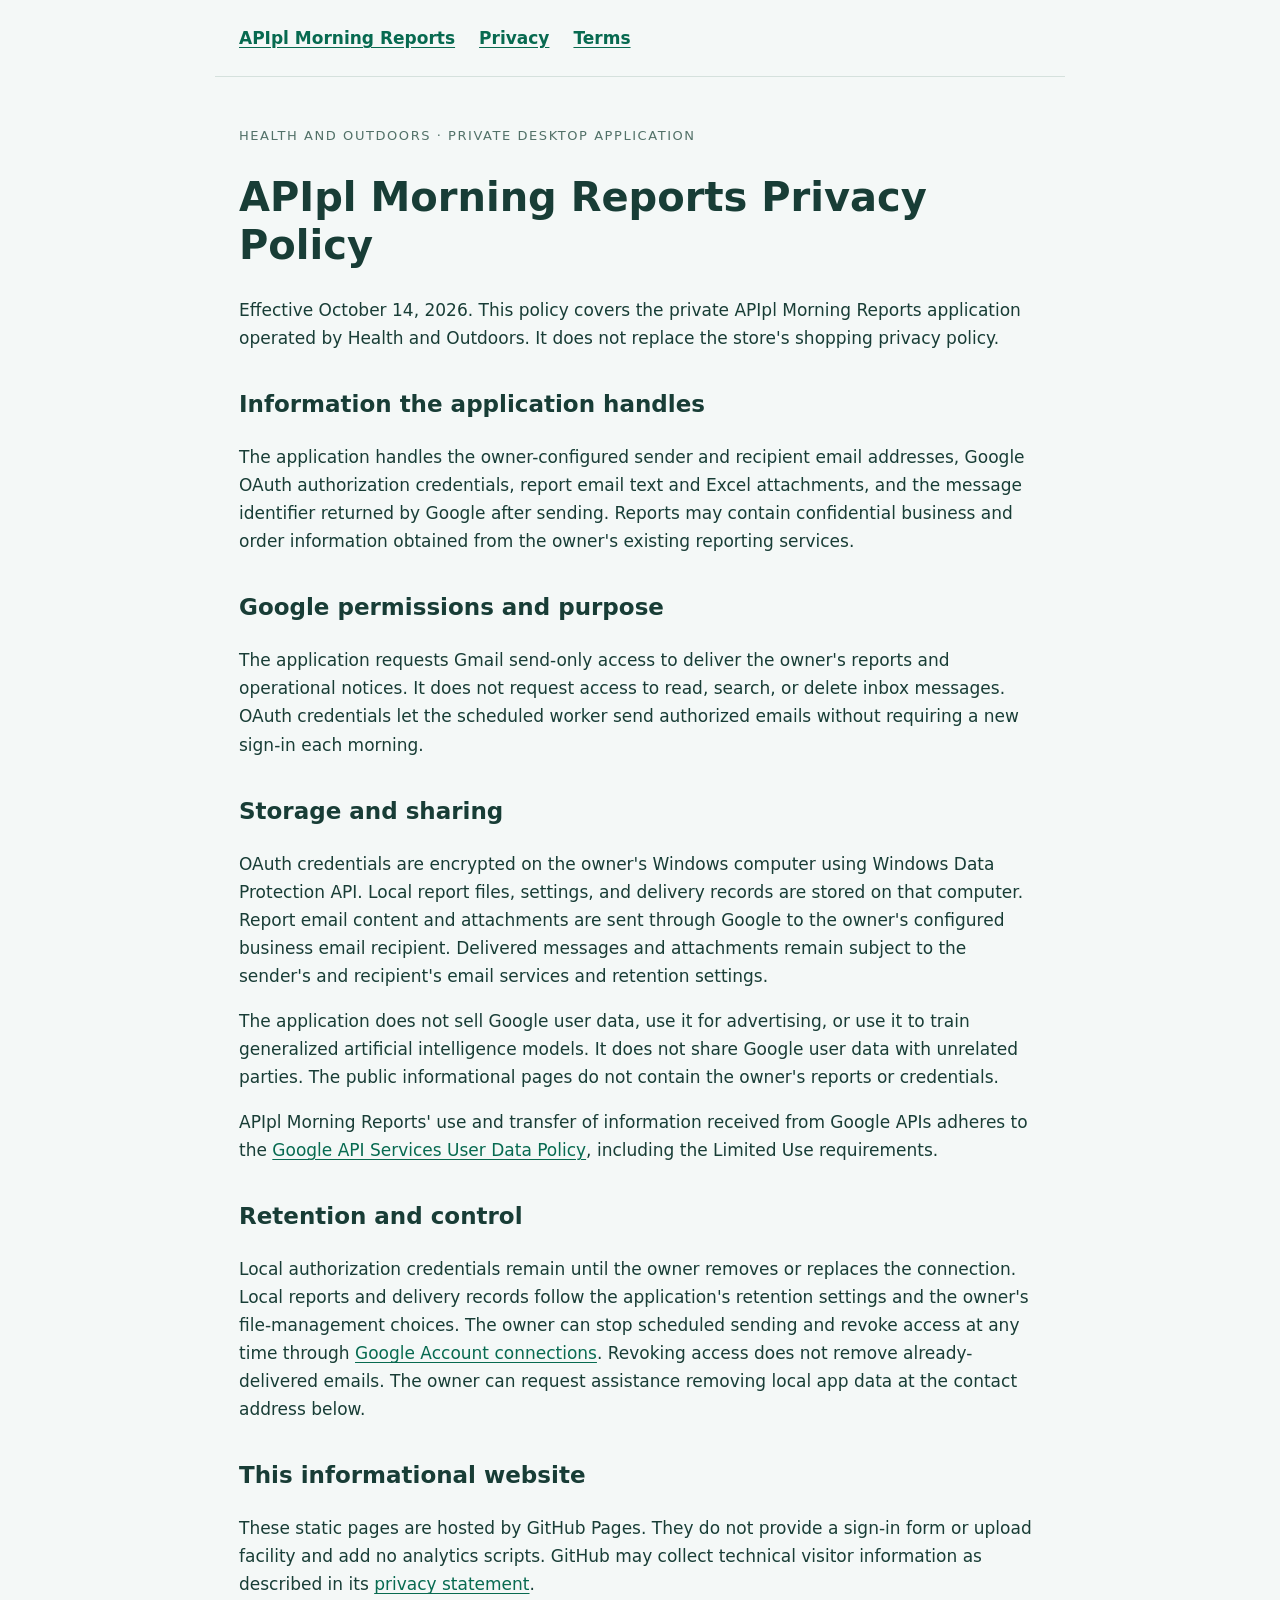
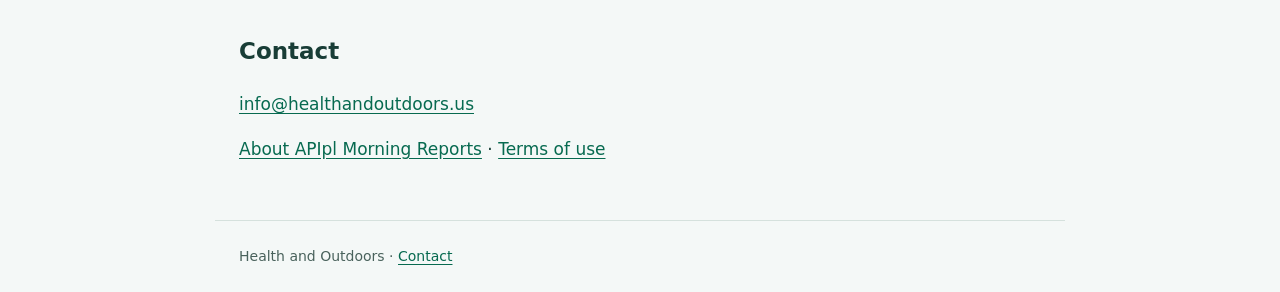
==== privacy.html @ 45601b84 "Publish app information and privacy pages" ====
<!doctype html>
<html lang="en"><head><meta charset="utf-8"><meta name="viewport" content="width=device-width, initial-scale=1"><meta name="description" content="Information about the private APIpl Morning Reports desktop application."><title>APIpl Morning Reports Privacy Policy</title><link rel="stylesheet" href="style.css"></head><body><header><nav aria-label="Main navigation"><a href="index.html">APIpl Morning Reports</a><a href="privacy.html">Privacy</a><a href="terms.html">Terms</a></nav></header><main><p class="tag">Health and Outdoors · Private desktop application</p><h1>APIpl Morning Reports Privacy Policy</h1><p>Effective October 14, 2026. This policy covers the private APIpl Morning Reports application operated by Health and Outdoors. It does not replace the store's shopping privacy policy.</p>
<h2>Information the application handles</h2>
<p>The application handles the owner-configured sender and recipient email addresses, Google OAuth authorization credentials, report email text and Excel attachments, and the message identifier returned by Google after sending. Reports may contain confidential business and order information obtained from the owner's existing reporting services.</p>
<h2>Google permissions and purpose</h2>
<p>The application requests Gmail send-only access to deliver the owner's reports and operational notices. It does not request access to read, search, or delete inbox messages. OAuth credentials let the scheduled worker send authorized emails without requiring a new sign-in each morning.</p>
<h2>Storage and sharing</h2>
<p>OAuth credentials are encrypted on the owner's Windows computer using Windows Data Protection API. Local report files, settings, and delivery records are stored on that computer. Report email content and attachments are sent through Google to the owner's configured business email recipient. Delivered messages and attachments remain subject to the sender's and recipient's email services and retention settings.</p>
<p>The application does not sell Google user data, use it for advertising, or use it to train generalized artificial intelligence models. It does not share Google user data with unrelated parties. The public informational pages do not contain the owner's reports or credentials.</p>
<p>APIpl Morning Reports' use and transfer of information received from Google APIs adheres to the <a href="https://developers.google.com/terms/api-services-user-data-policy">Google API Services User Data Policy</a>, including the Limited Use requirements.</p>
<h2>Retention and control</h2>
<p>Local authorization credentials remain until the owner removes or replaces the connection. Local reports and delivery records follow the application's retention settings and the owner's file-management choices. The owner can stop scheduled sending and revoke access at any time through <a href="https://myaccount.google.com/connections">Google Account connections</a>. Revoking access does not remove already-delivered emails. The owner can request assistance removing local app data at the contact address below.</p>
<h2>This informational website</h2><p>These static pages are hosted by GitHub Pages. They do not provide a sign-in form or upload facility and add no analytics scripts. GitHub may collect technical visitor information as described in its <a href="https://docs.github.com/en/site-policy/privacy-policies/github-general-privacy-statement">privacy statement</a>.</p><h2>Contact</h2>
<p><a href="mailto:info@healthandoutdoors.us">info@healthandoutdoors.us</a></p>
<p><a href="index.html">About APIpl Morning Reports</a> · <a href="terms.html">Terms of use</a></p></main><footer>Health and Outdoors · <a href="mailto:info@healthandoutdoors.us">Contact</a></footer></body></html>
---- style.css ----
*{box-sizing:border-box}body{margin:0;background:#f4f8f7;color:#183d36;font:17px/1.65 system-ui,-apple-system,Segoe UI,sans-serif}header,main,footer{max-width:850px;margin:auto;padding:24px}header{border-bottom:1px solid #d5e1dd}header a{font-weight:700}main{padding-top:35px;padding-bottom:40px}h1{font-size:clamp(28px,5vw,40px);line-height:1.2}h2{font-size:23px;margin-top:34px}a{color:#076a50;text-underline-offset:3px}nav{display:flex;gap:24px;flex-wrap:wrap}footer{font-size:14px;border-top:1px solid #d5e1dd;color:#49625c}.tag{font-size:13px;letter-spacing:.12em;text-transform:uppercase;color:#527168}p,li{max-width:76ch}
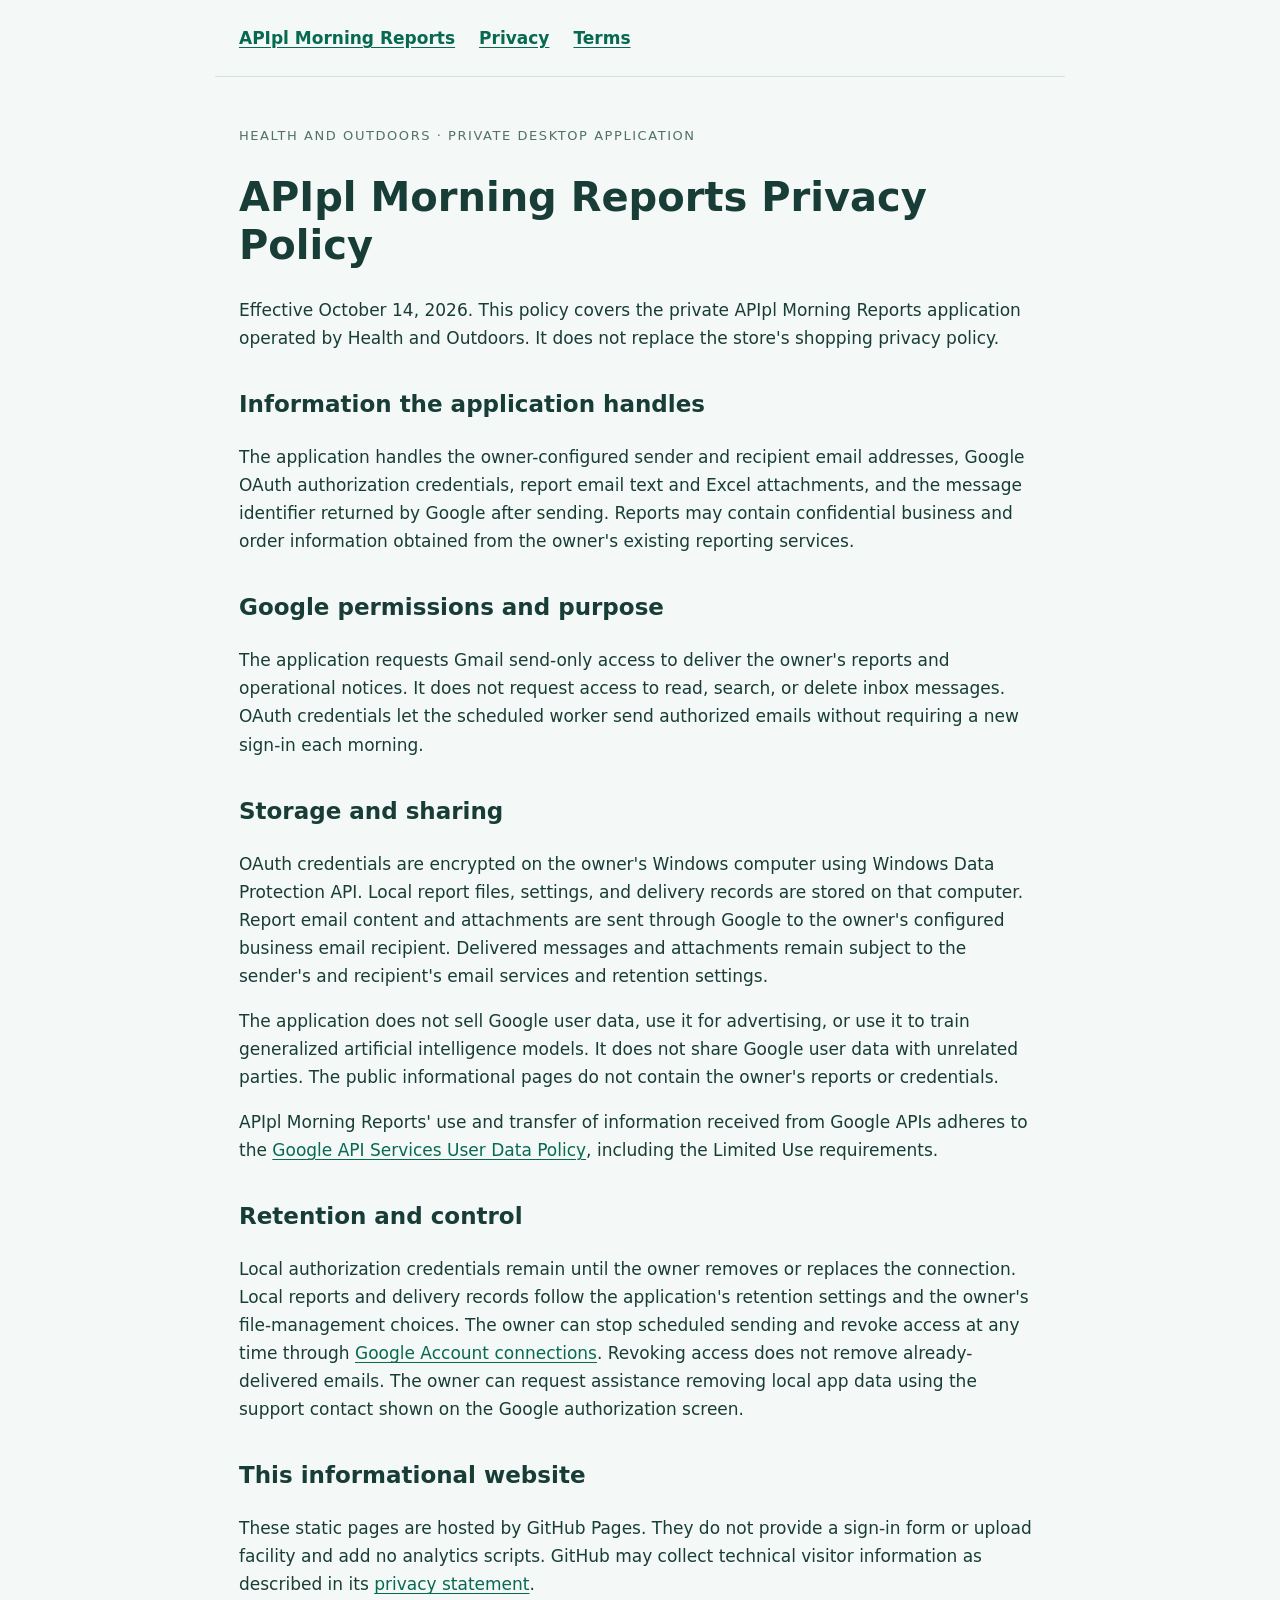
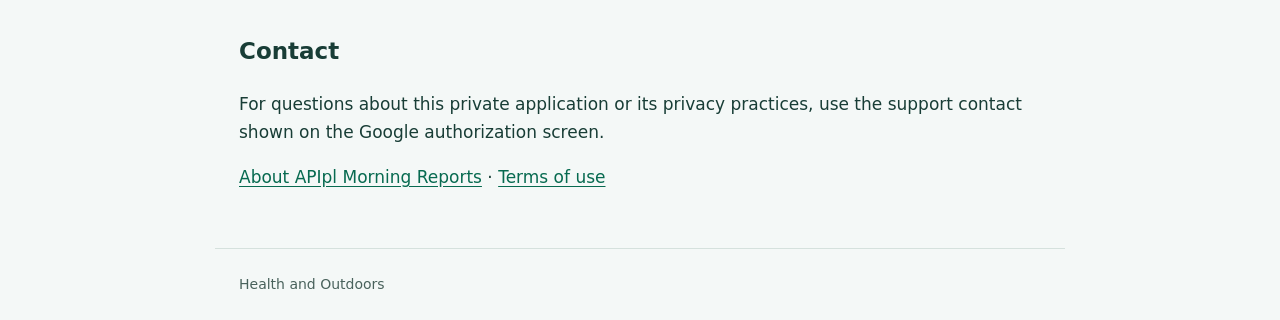
==== commit e1fad16f: "Remove recipient address from public app pages" ====
--- a/privacy.html
+++ b/privacy.html
@@ -9,7 +9,7 @@
 <p>The application does not sell Google user data, use it for advertising, or use it to train generalized artificial intelligence models. It does not share Google user data with unrelated parties. The public informational pages do not contain the owner's reports or credentials.</p>
 <p>APIpl Morning Reports' use and transfer of information received from Google APIs adheres to the <a href="https://developers.google.com/terms/api-services-user-data-policy">Google API Services User Data Policy</a>, including the Limited Use requirements.</p>
 <h2>Retention and control</h2>
-<p>Local authorization credentials remain until the owner removes or replaces the connection. Local reports and delivery records follow the application's retention settings and the owner's file-management choices. The owner can stop scheduled sending and revoke access at any time through <a href="https://myaccount.google.com/connections">Google Account connections</a>. Revoking access does not remove already-delivered emails. The owner can request assistance removing local app data at the contact address below.</p>
+<p>Local authorization credentials remain until the owner removes or replaces the connection. Local reports and delivery records follow the application's retention settings and the owner's file-management choices. The owner can stop scheduled sending and revoke access at any time through <a href="https://myaccount.google.com/connections">Google Account connections</a>. Revoking access does not remove already-delivered emails. The owner can request assistance removing local app data using the support contact shown on the Google authorization screen.</p>
 <h2>This informational website</h2><p>These static pages are hosted by GitHub Pages. They do not provide a sign-in form or upload facility and add no analytics scripts. GitHub may collect technical visitor information as described in its <a href="https://docs.github.com/en/site-policy/privacy-policies/github-general-privacy-statement">privacy statement</a>.</p><h2>Contact</h2>
-<p><a href="mailto:info@healthandoutdoors.us">info@healthandoutdoors.us</a></p>
-<p><a href="index.html">About APIpl Morning Reports</a> · <a href="terms.html">Terms of use</a></p></main><footer>Health and Outdoors · <a href="mailto:info@healthandoutdoors.us">Contact</a></footer></body></html>
+<p>For questions about this private application or its privacy practices, use the support contact shown on the Google authorization screen.</p>
+<p><a href="index.html">About APIpl Morning Reports</a> · <a href="terms.html">Terms of use</a></p></main><footer>Health and Outdoors</footer></body></html>
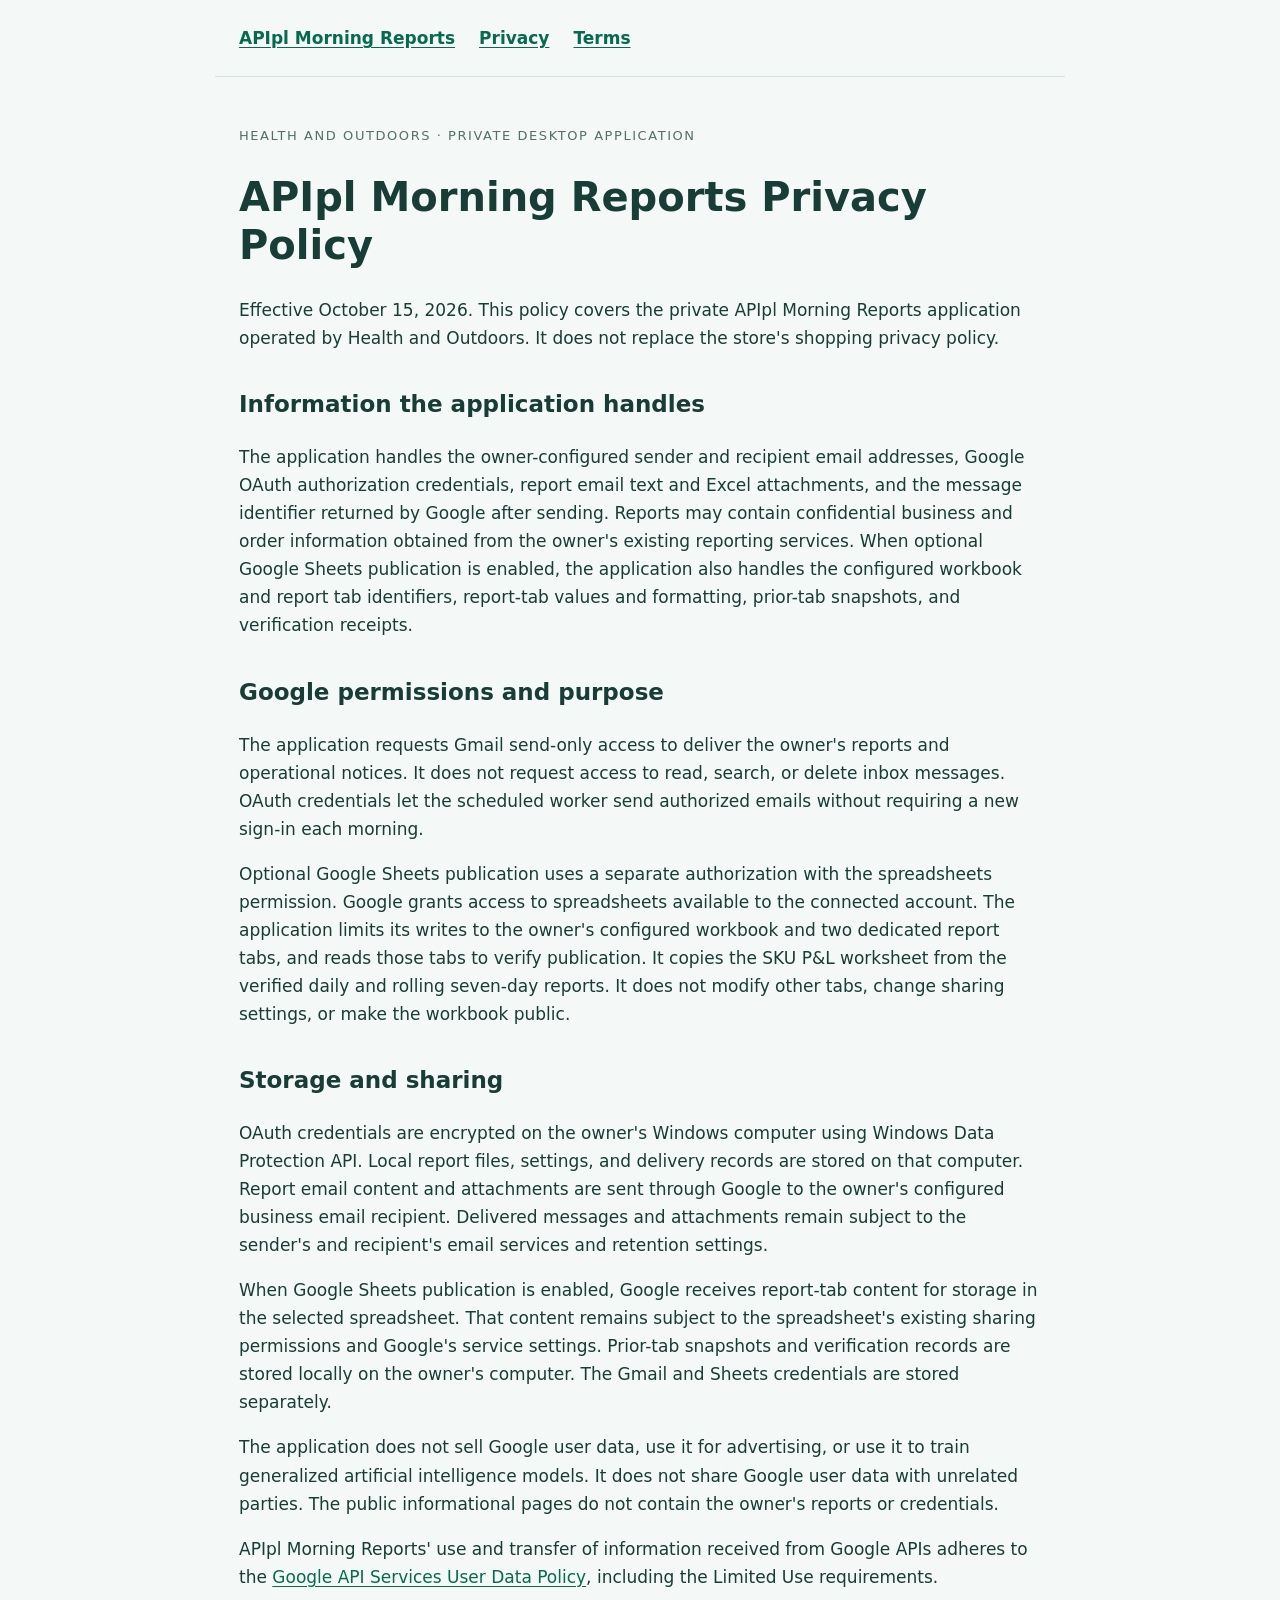
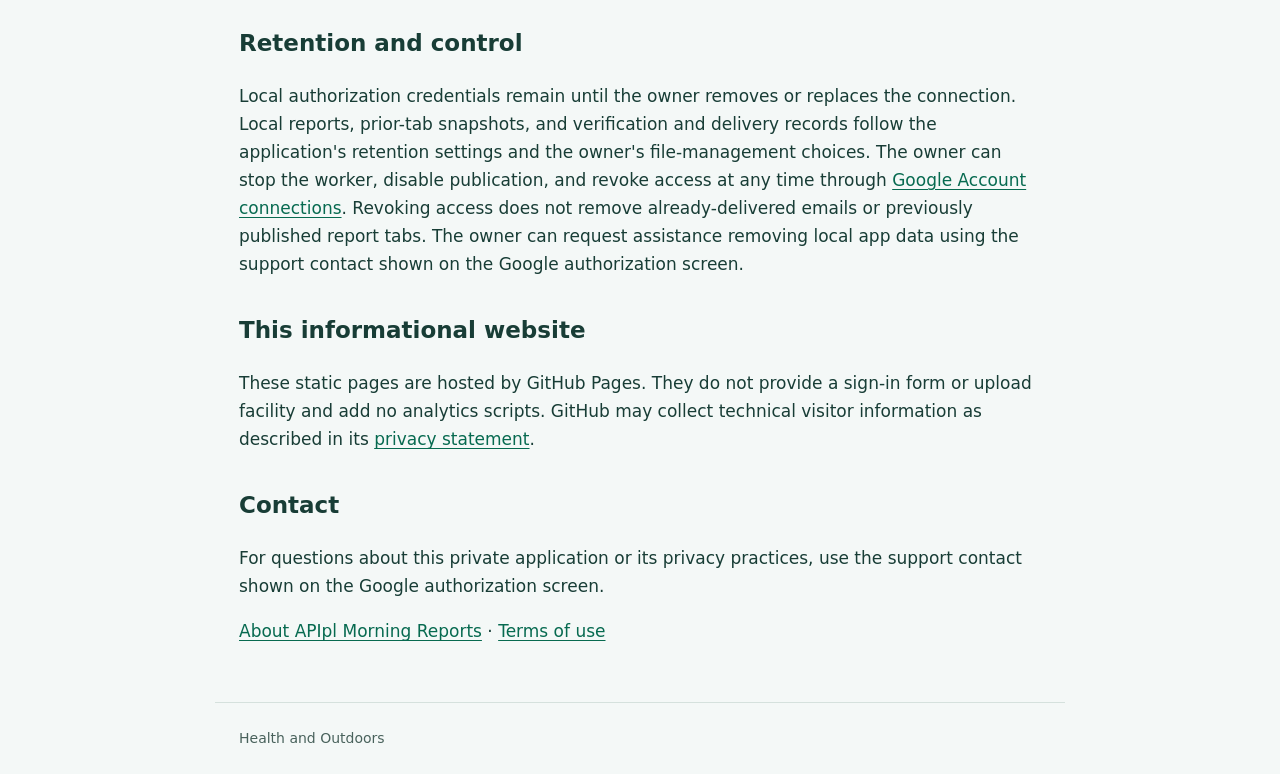
==== commit b64e8df3: "Document optional Google Sheets report publication" ====
--- a/privacy.html
+++ b/privacy.html
@@ -1,15 +1,17 @@
 <!doctype html>
-<html lang="en"><head><meta charset="utf-8"><meta name="viewport" content="width=device-width, initial-scale=1"><meta name="description" content="Information about the private APIpl Morning Reports desktop application."><title>APIpl Morning Reports Privacy Policy</title><link rel="stylesheet" href="style.css"></head><body><header><nav aria-label="Main navigation"><a href="index.html">APIpl Morning Reports</a><a href="privacy.html">Privacy</a><a href="terms.html">Terms</a></nav></header><main><p class="tag">Health and Outdoors · Private desktop application</p><h1>APIpl Morning Reports Privacy Policy</h1><p>Effective October 14, 2026. This policy covers the private APIpl Morning Reports application operated by Health and Outdoors. It does not replace the store's shopping privacy policy.</p>
+<html lang="en"><head><meta charset="utf-8"><meta name="viewport" content="width=device-width, initial-scale=1"><meta name="description" content="Information about the private APIpl Morning Reports desktop application."><title>APIpl Morning Reports Privacy Policy</title><link rel="stylesheet" href="style.css"></head><body><header><nav aria-label="Main navigation"><a href="index.html">APIpl Morning Reports</a><a href="privacy.html">Privacy</a><a href="terms.html">Terms</a></nav></header><main><p class="tag">Health and Outdoors · Private desktop application</p><h1>APIpl Morning Reports Privacy Policy</h1><p>Effective October 15, 2026. This policy covers the private APIpl Morning Reports application operated by Health and Outdoors. It does not replace the store's shopping privacy policy.</p>
 <h2>Information the application handles</h2>
-<p>The application handles the owner-configured sender and recipient email addresses, Google OAuth authorization credentials, report email text and Excel attachments, and the message identifier returned by Google after sending. Reports may contain confidential business and order information obtained from the owner's existing reporting services.</p>
+<p>The application handles the owner-configured sender and recipient email addresses, Google OAuth authorization credentials, report email text and Excel attachments, and the message identifier returned by Google after sending. Reports may contain confidential business and order information obtained from the owner's existing reporting services. When optional Google Sheets publication is enabled, the application also handles the configured workbook and report tab identifiers, report-tab values and formatting, prior-tab snapshots, and verification receipts.</p>
 <h2>Google permissions and purpose</h2>
 <p>The application requests Gmail send-only access to deliver the owner's reports and operational notices. It does not request access to read, search, or delete inbox messages. OAuth credentials let the scheduled worker send authorized emails without requiring a new sign-in each morning.</p>
+<p>Optional Google Sheets publication uses a separate authorization with the spreadsheets permission. Google grants access to spreadsheets available to the connected account. The application limits its writes to the owner's configured workbook and two dedicated report tabs, and reads those tabs to verify publication. It copies the SKU P&amp;L worksheet from the verified daily and rolling seven-day reports. It does not modify other tabs, change sharing settings, or make the workbook public.</p>
 <h2>Storage and sharing</h2>
 <p>OAuth credentials are encrypted on the owner's Windows computer using Windows Data Protection API. Local report files, settings, and delivery records are stored on that computer. Report email content and attachments are sent through Google to the owner's configured business email recipient. Delivered messages and attachments remain subject to the sender's and recipient's email services and retention settings.</p>
+<p>When Google Sheets publication is enabled, Google receives report-tab content for storage in the selected spreadsheet. That content remains subject to the spreadsheet's existing sharing permissions and Google's service settings. Prior-tab snapshots and verification records are stored locally on the owner's computer. The Gmail and Sheets credentials are stored separately.</p>
 <p>The application does not sell Google user data, use it for advertising, or use it to train generalized artificial intelligence models. It does not share Google user data with unrelated parties. The public informational pages do not contain the owner's reports or credentials.</p>
 <p>APIpl Morning Reports' use and transfer of information received from Google APIs adheres to the <a href="https://developers.google.com/terms/api-services-user-data-policy">Google API Services User Data Policy</a>, including the Limited Use requirements.</p>
 <h2>Retention and control</h2>
-<p>Local authorization credentials remain until the owner removes or replaces the connection. Local reports and delivery records follow the application's retention settings and the owner's file-management choices. The owner can stop scheduled sending and revoke access at any time through <a href="https://myaccount.google.com/connections">Google Account connections</a>. Revoking access does not remove already-delivered emails. The owner can request assistance removing local app data using the support contact shown on the Google authorization screen.</p>
+<p>Local authorization credentials remain until the owner removes or replaces the connection. Local reports, prior-tab snapshots, and verification and delivery records follow the application's retention settings and the owner's file-management choices. The owner can stop the worker, disable publication, and revoke access at any time through <a href="https://myaccount.google.com/connections">Google Account connections</a>. Revoking access does not remove already-delivered emails or previously published report tabs. The owner can request assistance removing local app data using the support contact shown on the Google authorization screen.</p>
 <h2>This informational website</h2><p>These static pages are hosted by GitHub Pages. They do not provide a sign-in form or upload facility and add no analytics scripts. GitHub may collect technical visitor information as described in its <a href="https://docs.github.com/en/site-policy/privacy-policies/github-general-privacy-statement">privacy statement</a>.</p><h2>Contact</h2>
 <p>For questions about this private application or its privacy practices, use the support contact shown on the Google authorization screen.</p>
 <p><a href="index.html">About APIpl Morning Reports</a> · <a href="terms.html">Terms of use</a></p></main><footer>Health and Outdoors</footer></body></html>
